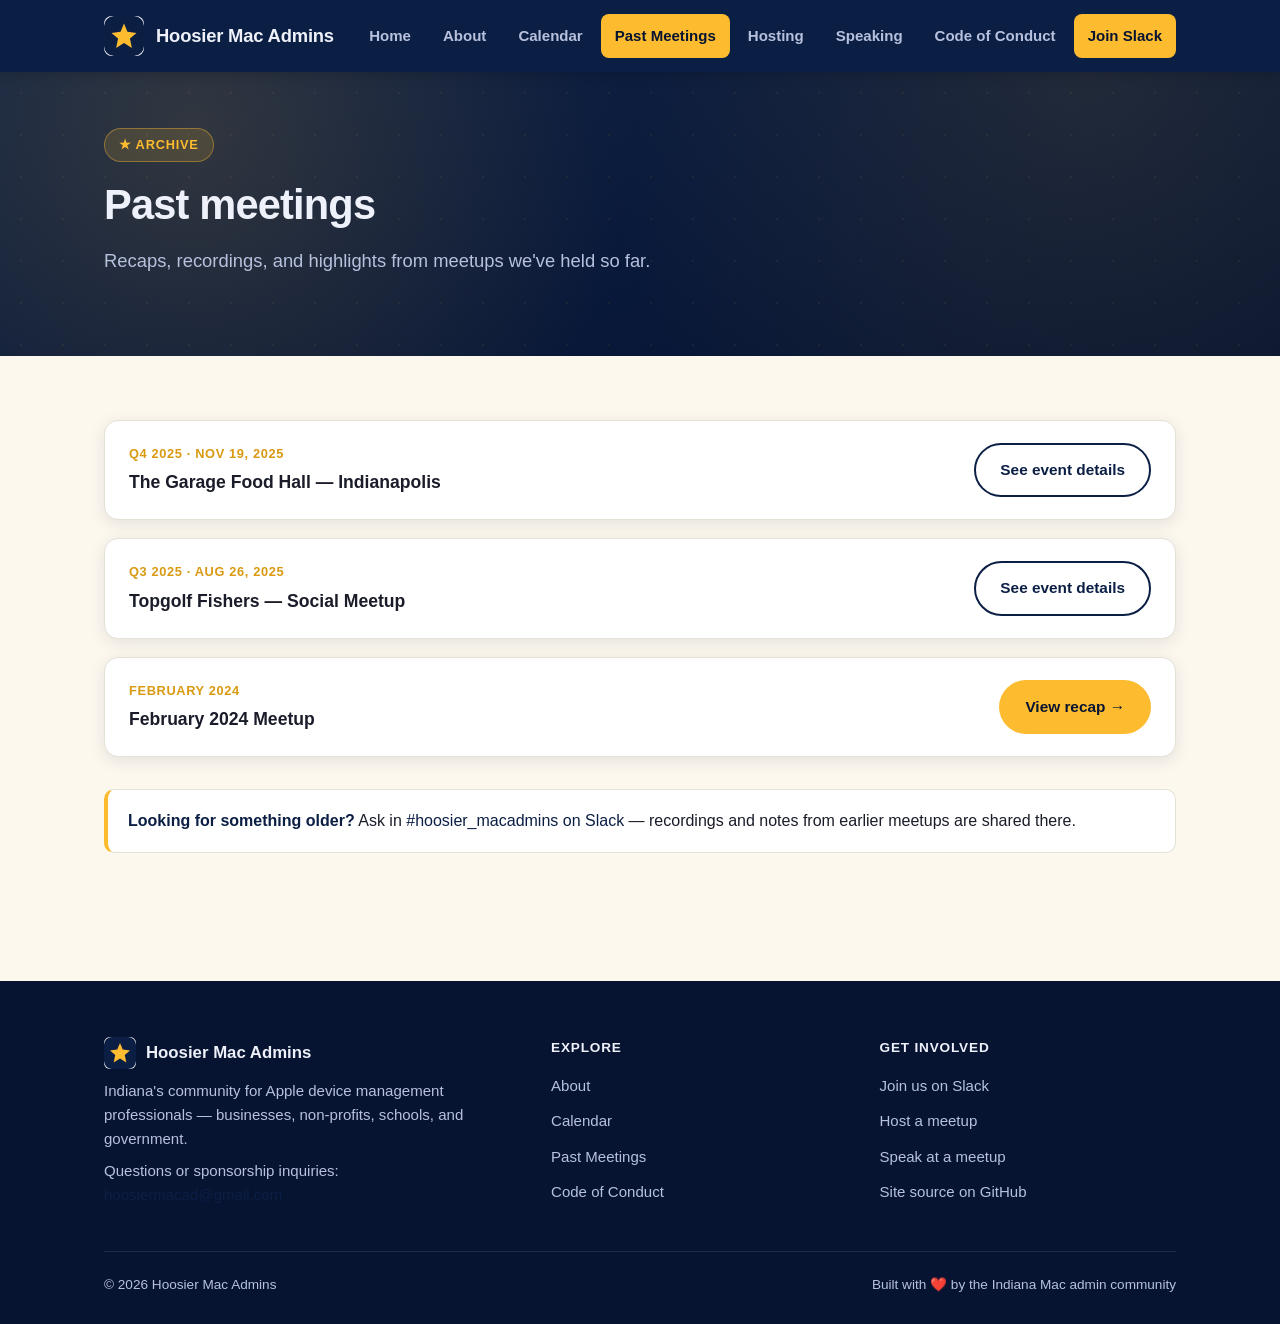
==== past-meetings/index.html @ 3c801f80 "Add files via upload" ====
<!DOCTYPE html>
<html lang="en">
<head>
<meta charset="UTF-8">
<meta name="viewport" content="width=device-width, initial-scale=1">
<title>Past Meetings — Hoosier Mac Admins</title>
<meta name="description" content="Browse recordings and recaps from past Hoosier Mac Admins meetups.">
<link rel="icon" href="/assets/img/favicon.svg" type="image/svg+xml">
<link rel="stylesheet" href="/assets/css/styles.css">
</head>
<body>
<a class="skip-link" href="#main">Skip to content</a>

<header class="site-header">
  <div class="wrap">
    <a class="brand" href="/">
      <img src="/assets/img/logo.svg" alt="Hoosier Mac Admins logo" width="40" height="40">
      Hoosier Mac Admins
    </a>
    <button class="nav-toggle" aria-label="Toggle navigation" aria-expanded="false">&#9776;</button>
    <nav class="main-nav" aria-label="Primary">
      <a href="/">Home</a>
      <a href="/about">About</a>
      <a href="/calendar">Calendar</a>
      <a href="/past-meetings" class="active">Past Meetings</a>
      <a href="/hosting">Hosting</a>
      <a href="/speaking">Speaking</a>
      <a href="/code-of-conduct">Code of Conduct</a>
      <a class="nav-cta" href="https://macadmins.slack.com/archives/hoosier_macadmins" target="_blank" rel="noopener">Join Slack</a>
    </nav>
  </div>
</header>

<main id="main">

  <section class="hero page-hero">
    <div class="wrap">
      <span class="hero-eyebrow">★ Archive</span>
      <h1>Past meetings</h1>
      <p class="lead">Recaps, recordings, and highlights from meetups we've held so far.</p>
    </div>
  </section>

  <section>
    <div class="wrap">
      <div class="timeline">

        <div class="timeline-item">
          <div class="meta">
            <span class="date">Q4 2025 · Nov 19, 2025</span>
            <h3>The Garage Food Hall — Indianapolis</h3>
          </div>
          <a class="btn btn-navy-outline" href="/calendar">See event details</a>
        </div>

        <div class="timeline-item">
          <div class="meta">
            <span class="date">Q3 2025 · Aug 26, 2025</span>
            <h3>Topgolf Fishers — Social Meetup</h3>
          </div>
          <a class="btn btn-navy-outline" href="/calendar">See event details</a>
        </div>

        <div class="timeline-item">
          <div class="meta">
            <span class="date">February 2024</span>
            <h3>February 2024 Meetup</h3>
          </div>
          <a class="btn btn-gold" href="/past-meetings/february-2024">View recap →</a>
        </div>

      </div>

      <div class="callout" style="margin-top:32px;">
        <strong>Looking for something older?</strong> Ask in <a href="https://macadmins.slack.com/archives/hoosier_macadmins" target="_blank" rel="noopener">#hoosier_macadmins on Slack</a> — recordings and notes from earlier meetups are shared there.
      </div>
    </div>
  </section>

</main>

<footer class="site-footer">
  <div class="wrap">
    <div class="footer-grid">
      <div>
        <div class="footer-brand">
          <img src="/assets/img/logo.svg" alt="" width="32" height="32">
          Hoosier Mac Admins
        </div>
        <p>Indiana's community for Apple device management professionals — businesses, non-profits, schools, and government.</p>
        <p>Questions or sponsorship inquiries: <a href="mailto:hoosiermacad@gmail.com">hoosiermacad@gmail.com</a></p>
      </div>
      <div>
        <h4>Explore</h4>
        <ul class="footer-links">
          <li><a href="/about">About</a></li>
          <li><a href="/calendar">Calendar</a></li>
          <li><a href="/past-meetings">Past Meetings</a></li>
          <li><a href="/code-of-conduct">Code of Conduct</a></li>
        </ul>
      </div>
      <div>
        <h4>Get involved</h4>
        <ul class="footer-links">
          <li><a href="https://macadmins.slack.com/archives/hoosier_macadmins" target="_blank" rel="noopener">Join us on Slack</a></li>
          <li><a href="/hosting">Host a meetup</a></li>
          <li><a href="/speaking">Speak at a meetup</a></li>
          <li><a href="https://github.com/hoosiermacadmins/hoosiermacadmins-org" target="_blank" rel="noopener">Site source on GitHub</a></li>
        </ul>
      </div>
    </div>
    <div class="footer-bottom">
      <span>&copy; <span data-year>2026</span> Hoosier Mac Admins</span>
      <span>Built with ❤️ by the Indiana Mac admin community</span>
    </div>
  </div>
</footer>

<script src="/assets/js/main.js"></script>
</body>
</html>
---- assets/css/styles.css ----
/* ==========================================================================
   Hoosier Mac Admins — shared stylesheet
   Indiana-flavored theme: flag navy + torch gold
   ========================================================================== */

:root {
  --ia-navy: #0b1f45;
  --ia-navy-dark: #071431;
  --ia-navy-light: #14305e;
  --ia-gold: #fdbb30;
  --ia-gold-dark: #d99a12;
  --ia-cream: #fdf8ee;
  --ia-white: #ffffff;
  --text-dark: #1a1d29;
  --text-muted: #4b5266;
  --text-on-navy: #eef1f9;
  --text-on-navy-muted: #b7c1dd;
  --border-soft: #e4e1d6;
  --shadow-soft: 0 10px 30px rgba(11, 31, 69, 0.08);
  --shadow-card: 0 4px 16px rgba(11, 31, 69, 0.10);
  --radius: 14px;
  --max-width: 1120px;
  --font-body: -apple-system, BlinkMacSystemFont, "Segoe UI", Roboto, Helvetica, Arial, sans-serif;
}

* {
  box-sizing: border-box;
}

html {
  scroll-behavior: smooth;
}

body {
  margin: 0;
  font-family: var(--font-body);
  color: var(--text-dark);
  background: var(--ia-cream);
  line-height: 1.6;
  -webkit-font-smoothing: antialiased;
}

img {
  max-width: 100%;
  display: block;
}

a {
  color: var(--ia-navy);
  text-decoration: none;
}

a:hover {
  color: var(--ia-navy-light);
}

.wrap {
  max-width: var(--max-width);
  margin: 0 auto;
  padding: 0 24px;
}

/* Skip link */
.skip-link {
  position: absolute;
  left: -9999px;
  top: 0;
  background: var(--ia-gold);
  color: var(--ia-navy-dark);
  padding: 10px 16px;
  z-index: 1000;
  font-weight: 700;
  border-radius: 0 0 8px 0;
}
.skip-link:focus {
  left: 0;
}

/* ---------------------------------- Header ---------------------------------- */

.site-header {
  background: var(--ia-navy);
  position: sticky;
  top: 0;
  z-index: 100;
  box-shadow: 0 2px 12px rgba(0, 0, 0, 0.18);
}

.site-header .wrap {
  display: flex;
  align-items: center;
  justify-content: space-between;
  height: 72px;
  gap: 24px;
}

.brand {
  display: flex;
  align-items: center;
  gap: 12px;
  color: var(--text-on-navy);
  font-weight: 800;
  font-size: 1.15rem;
  letter-spacing: -0.01em;
  white-space: nowrap;
}

.brand img {
  height: 40px;
  width: 40px;
  border-radius: 8px;
  object-fit: cover;
  background: var(--ia-white);
}

.brand:hover {
  color: var(--ia-gold);
}

.main-nav {
  display: flex;
  align-items: center;
  gap: 4px;
}

.main-nav a {
  color: var(--text-on-navy-muted);
  font-weight: 600;
  font-size: 0.94rem;
  padding: 10px 14px;
  border-radius: 8px;
  transition: background 0.15s ease, color 0.15s ease;
  white-space: nowrap;
}

.main-nav a:hover {
  color: var(--ia-white);
  background: rgba(255, 255, 255, 0.08);
}

.main-nav a.active {
  color: var(--ia-navy-dark);
  background: var(--ia-gold);
}

.nav-cta {
  background: var(--ia-gold) !important;
  color: var(--ia-navy-dark) !important;
  font-weight: 700 !important;
}

.nav-cta:hover {
  background: var(--ia-gold-dark) !important;
}

.nav-toggle {
  display: none;
  background: transparent;
  border: none;
  color: var(--text-on-navy);
  font-size: 1.6rem;
  cursor: pointer;
  padding: 4px 8px;
}

/* ---------------------------------- Hero ---------------------------------- */

.hero {
  background:
    radial-gradient(circle at 15% 20%, rgba(253, 187, 48, 0.16) 0, transparent 40%),
    radial-gradient(circle at 85% 0%, rgba(253, 187, 48, 0.10) 0, transparent 45%),
    linear-gradient(160deg, var(--ia-navy) 0%, var(--ia-navy-dark) 100%);
  color: var(--text-on-navy);
  padding: 76px 0 64px;
  position: relative;
  overflow: hidden;
}

.hero::after {
  content: "";
  position: absolute;
  inset: 0;
  background-image: radial-gradient(circle, rgba(253,187,48,0.55) 1.5px, transparent 1.5px);
  background-size: 42px 42px;
  opacity: 0.12;
  pointer-events: none;
}

.hero .wrap {
  position: relative;
  z-index: 1;
}

.hero-eyebrow {
  display: inline-flex;
  align-items: center;
  gap: 8px;
  background: rgba(253, 187, 48, 0.14);
  border: 1px solid rgba(253, 187, 48, 0.4);
  color: var(--ia-gold);
  font-weight: 700;
  font-size: 0.8rem;
  letter-spacing: 0.06em;
  text-transform: uppercase;
  padding: 6px 14px;
  border-radius: 999px;
  margin-bottom: 20px;
}

.hero h1 {
  font-size: clamp(2rem, 4.5vw, 3.2rem);
  line-height: 1.1;
  margin: 0 0 18px;
  max-width: 16ch;
  letter-spacing: -0.02em;
}

.hero p.lead {
  font-size: 1.15rem;
  color: var(--text-on-navy-muted);
  max-width: 56ch;
  margin: 0 0 32px;
}

.hero-actions {
  display: flex;
  flex-wrap: wrap;
  gap: 14px;
}

.page-hero {
  padding: 56px 0 48px;
}

.page-hero h1 {
  max-width: none;
  font-size: clamp(1.8rem, 3.5vw, 2.6rem);
}

/* ---------------------------------- Buttons ---------------------------------- */

.btn {
  display: inline-flex;
  align-items: center;
  gap: 8px;
  padding: 13px 24px;
  border-radius: 999px;
  font-weight: 700;
  font-size: 0.96rem;
  border: 2px solid transparent;
  cursor: pointer;
  transition: transform 0.12s ease, background 0.15s ease, color 0.15s ease, border-color 0.15s ease;
}

.btn:hover {
  transform: translateY(-1px);
}

.btn-gold {
  background: var(--ia-gold);
  color: var(--ia-navy-dark);
}
.btn-gold:hover {
  background: var(--ia-gold-dark);
  color: var(--ia-navy-dark);
}

.btn-outline {
  background: transparent;
  border-color: rgba(255, 255, 255, 0.4);
  color: var(--text-on-navy);
}
.btn-outline:hover {
  border-color: var(--ia-gold);
  color: var(--ia-gold);
}

.btn-navy {
  background: var(--ia-navy);
  color: var(--text-on-navy);
}
.btn-navy:hover {
  background: var(--ia-navy-light);
  color: var(--text-on-navy);
}

.btn-navy-outline {
  background: transparent;
  border-color: var(--ia-navy);
  color: var(--ia-navy);
}
.btn-navy-outline:hover {
  background: var(--ia-navy);
  color: var(--text-on-navy);
}

/* ---------------------------------- Sections ---------------------------------- */

section {
  padding: 64px 0;
}

section.tight {
  padding: 40px 0;
}

section.alt {
  background: var(--ia-white);
  border-top: 1px solid var(--border-soft);
  border-bottom: 1px solid var(--border-soft);
}

.section-head {
  margin-bottom: 36px;
  max-width: 68ch;
}

.section-head .kicker {
  display: block;
  color: var(--ia-gold-dark);
  font-weight: 800;
  font-size: 0.8rem;
  letter-spacing: 0.08em;
  text-transform: uppercase;
  margin-bottom: 8px;
}

.section-head h2 {
  font-size: clamp(1.5rem, 3vw, 2.1rem);
  margin: 0 0 10px;
  letter-spacing: -0.01em;
}

.section-head p {
  color: var(--text-muted);
  margin: 0;
  font-size: 1.05rem;
}

/* ---------------------------------- Cards / grids ---------------------------------- */

.grid {
  display: grid;
  gap: 24px;
}

.grid-3 {
  grid-template-columns: repeat(3, 1fr);
}

.grid-2 {
  grid-template-columns: repeat(2, 1fr);
}

@media (max-width: 860px) {
  .grid-3,
  .grid-2 {
    grid-template-columns: 1fr;
  }
}

.card {
  background: var(--ia-white);
  border: 1px solid var(--border-soft);
  border-radius: var(--radius);
  overflow: hidden;
  box-shadow: var(--shadow-card);
  display: flex;
  flex-direction: column;
}

.card-img {
  aspect-ratio: 16/9;
  overflow: hidden;
  background: var(--ia-navy);
}

.card-img img {
  width: 100%;
  height: 100%;
  object-fit: cover;
}

.card-body {
  padding: 22px 22px 24px;
  display: flex;
  flex-direction: column;
  gap: 10px;
  flex: 1;
}

.card-tag {
  display: inline-flex;
  align-self: flex-start;
  background: rgba(11, 31, 69, 0.06);
  color: var(--ia-navy);
  font-size: 0.75rem;
  font-weight: 800;
  letter-spacing: 0.04em;
  text-transform: uppercase;
  padding: 4px 10px;
  border-radius: 999px;
}

.card-body h3 {
  margin: 0;
  font-size: 1.15rem;
  letter-spacing: -0.01em;
}

.card-body p {
  margin: 0;
  color: var(--text-muted);
  font-size: 0.96rem;
}

.card-body .card-link {
  margin-top: auto;
  font-weight: 700;
  color: var(--ia-navy);
}

.card-body .card-link:hover {
  color: var(--ia-gold-dark);
}

/* icon feature cards */
.feature {
  background: var(--ia-white);
  border: 1px solid var(--border-soft);
  border-radius: var(--radius);
  padding: 26px 24px;
  box-shadow: var(--shadow-card);
}

.feature .icon {
  width: 46px;
  height: 46px;
  border-radius: 12px;
  background: var(--ia-navy);
  color: var(--ia-gold);
  display: flex;
  align-items: center;
  justify-content: center;
  font-size: 1.3rem;
  margin-bottom: 14px;
  font-weight: 800;
}

.feature h3 {
  margin: 0 0 8px;
  font-size: 1.08rem;
}

.feature p {
  margin: 0;
  color: var(--text-muted);
  font-size: 0.96rem;
}

/* ---------------------------------- Prose / content pages ---------------------------------- */

.prose {
  max-width: 78ch;
}

.prose h2 {
  font-size: 1.5rem;
  margin: 40px 0 14px;
  letter-spacing: -0.01em;
}

.prose h2:first-child {
  margin-top: 0;
}

.prose h3 {
  font-size: 1.15rem;
  margin: 28px 0 10px;
}

.prose p {
  margin: 0 0 16px;
  color: var(--text-dark);
}

.prose ul,
.prose ol {
  margin: 0 0 16px;
  padding-left: 22px;
}

.prose li {
  margin-bottom: 8px;
  color: var(--text-dark);
}

.prose a {
  text-decoration: underline;
  text-decoration-color: var(--ia-gold-dark);
  text-underline-offset: 3px;
}

.callout {
  background: var(--ia-white);
  border: 1px solid var(--border-soft);
  border-left: 4px solid var(--ia-gold);
  border-radius: 10px;
  padding: 18px 20px;
  margin: 0 0 24px;
  color: var(--text-dark);
}

.callout strong {
  color: var(--ia-navy);
}

/* ---------------------------------- Embeds ---------------------------------- */

.embed-frame {
  background: var(--ia-white);
  border: 1px solid var(--border-soft);
  border-radius: var(--radius);
  box-shadow: var(--shadow-soft);
  overflow: hidden;
}

.embed-frame iframe {
  display: block;
  width: 100%;
  border: none;
}

.embed-toolbar {
  display: flex;
  align-items: center;
  justify-content: space-between;
  gap: 12px;
  padding: 14px 18px;
  border-bottom: 1px solid var(--border-soft);
  flex-wrap: wrap;
}

.embed-toolbar span {
  font-weight: 700;
  color: var(--ia-navy);
  font-size: 0.94rem;
}

/* ---------------------------------- Timeline (past meetings) ---------------------------------- */

.timeline {
  display: flex;
  flex-direction: column;
  gap: 18px;
}

.timeline-item {
  background: var(--ia-white);
  border: 1px solid var(--border-soft);
  border-radius: var(--radius);
  padding: 22px 24px;
  box-shadow: var(--shadow-card);
  display: flex;
  align-items: center;
  gap: 20px;
  justify-content: space-between;
  flex-wrap: wrap;
}

.timeline-item .meta {
  display: flex;
  flex-direction: column;
  gap: 4px;
}

.timeline-item .date {
  font-weight: 800;
  color: var(--ia-gold-dark);
  font-size: 0.8rem;
  letter-spacing: 0.05em;
  text-transform: uppercase;
}

.timeline-item h3 {
  margin: 0;
  font-size: 1.1rem;
}

/* ---------------------------------- CTA band ---------------------------------- */

.cta-band {
  background: var(--ia-navy);
  color: var(--text-on-navy);
  border-radius: 20px;
  padding: 44px;
  display: flex;
  align-items: center;
  justify-content: space-between;
  gap: 28px;
  flex-wrap: wrap;
}

.cta-band h2 {
  margin: 0 0 8px;
  font-size: 1.5rem;
}

.cta-band p {
  margin: 0;
  color: var(--text-on-navy-muted);
  max-width: 48ch;
}

.cta-actions {
  display: flex;
  gap: 12px;
  flex-wrap: wrap;
}

/* ---------------------------------- Footer ---------------------------------- */

.site-footer {
  background: var(--ia-navy-dark);
  color: var(--text-on-navy-muted);
  padding: 56px 0 28px;
  margin-top: 40px;
}

.footer-grid {
  display: grid;
  grid-template-columns: 1.4fr 1fr 1fr;
  gap: 32px;
  margin-bottom: 36px;
}

@media (max-width: 720px) {
  .footer-grid {
    grid-template-columns: 1fr;
  }
}

.footer-brand {
  display: flex;
  align-items: center;
  gap: 10px;
  color: var(--text-on-navy);
  font-weight: 800;
  font-size: 1.05rem;
  margin-bottom: 10px;
}

.footer-brand img {
  height: 32px;
  width: 32px;
  border-radius: 6px;
  background: var(--ia-white);
}

.site-footer p {
  font-size: 0.94rem;
  margin: 0 0 8px;
}

.site-footer h4 {
  color: var(--text-on-navy);
  font-size: 0.85rem;
  text-transform: uppercase;
  letter-spacing: 0.06em;
  margin: 0 0 14px;
}

.footer-links {
  list-style: none;
  margin: 0;
  padding: 0;
  display: flex;
  flex-direction: column;
  gap: 10px;
}

.footer-links a {
  color: var(--text-on-navy-muted);
  font-size: 0.94rem;
}

.footer-links a:hover {
  color: var(--ia-gold);
}

.footer-bottom {
  border-top: 1px solid rgba(255, 255, 255, 0.1);
  padding-top: 22px;
  display: flex;
  justify-content: space-between;
  gap: 12px;
  flex-wrap: wrap;
  font-size: 0.85rem;
}

.footer-bottom a {
  color: var(--text-on-navy-muted);
}
.footer-bottom a:hover {
  color: var(--ia-gold);
}

/* ---------------------------------- Responsive nav ---------------------------------- */

@media (max-width: 920px) {
  .nav-toggle {
    display: inline-flex;
  }

  .main-nav {
    position: absolute;
    top: 72px;
    left: 0;
    right: 0;
    background: var(--ia-navy);
    flex-direction: column;
    align-items: stretch;
    padding: 8px 16px 18px;
    gap: 2px;
    display: none;
    box-shadow: 0 12px 24px rgba(0, 0, 0, 0.25);
  }

  .main-nav.open {
    display: flex;
  }

  .main-nav a {
    padding: 12px 14px;
  }

  .nav-cta {
    margin-top: 8px;
    text-align: center;
  }
}

/* ---------------------------------- Misc ---------------------------------- */

.visually-hidden {
  position: absolute;
  width: 1px;
  height: 1px;
  overflow: hidden;
  clip: rect(0 0 0 0);
  white-space: nowrap;
}

.badge-row {
  display: flex;
  flex-wrap: wrap;
  gap: 10px;
  margin-top: 24px;
}

.badge-row .badge {
  background: rgba(255,255,255,0.08);
  border: 1px solid rgba(255,255,255,0.14);
  color: var(--text-on-navy-muted);
  font-size: 0.82rem;
  font-weight: 600;
  padding: 6px 12px;
  border-radius: 999px;
}

hr.rule {
  border: none;
  border-top: 1px solid var(--border-soft);
  margin: 36px 0;
}
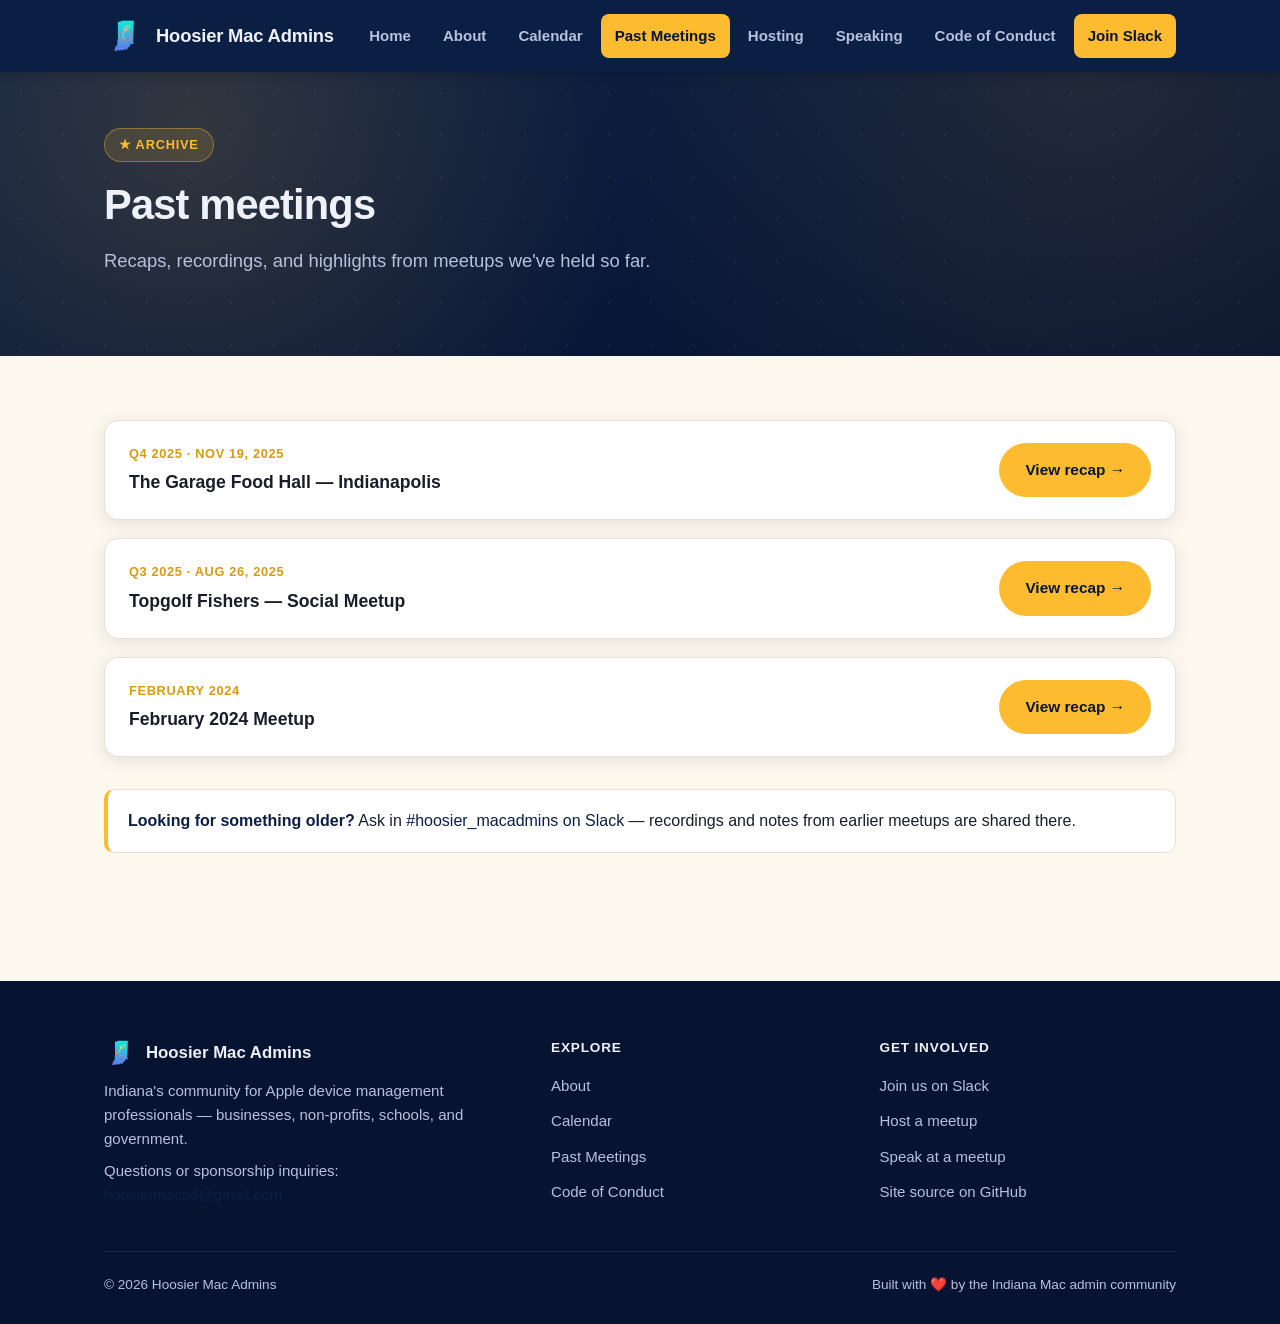
==== commit f89f6e99: "Add files via upload" ====
--- a/past-meetings/index.html
+++ b/past-meetings/index.html
@@ -14,7 +14,7 @@
 <header class="site-header">
   <div class="wrap">
     <a class="brand" href="/">
-      <img src="/assets/img/logo.svg" alt="Hoosier Mac Admins logo" width="40" height="40">
+      <img src="/assets/img/logo.png" alt="Hoosier Mac Admins logo" width="40" height="40">
       Hoosier Mac Admins
     </a>
     <button class="nav-toggle" aria-label="Toggle navigation" aria-expanded="false">&#9776;</button>
@@ -50,7 +50,7 @@
             <span class="date">Q4 2025 · Nov 19, 2025</span>
             <h3>The Garage Food Hall — Indianapolis</h3>
           </div>
-          <a class="btn btn-navy-outline" href="/calendar">See event details</a>
+          <a class="btn btn-gold" href="/past-meetings/q4-2025-garage-food-hall">View recap →</a>
         </div>
 
         <div class="timeline-item">
@@ -58,7 +58,7 @@
             <span class="date">Q3 2025 · Aug 26, 2025</span>
             <h3>Topgolf Fishers — Social Meetup</h3>
           </div>
-          <a class="btn btn-navy-outline" href="/calendar">See event details</a>
+          <a class="btn btn-gold" href="/past-meetings/q3-2025-topgolf">View recap →</a>
         </div>
 
         <div class="timeline-item">
@@ -84,7 +84,7 @@
     <div class="footer-grid">
       <div>
         <div class="footer-brand">
-          <img src="/assets/img/logo.svg" alt="" width="32" height="32">
+          <img src="/assets/img/logo.png" alt="" width="32" height="32">
           Hoosier Mac Admins
         </div>
         <p>Indiana's community for Apple device management professionals — businesses, non-profits, schools, and government.</p>
--- a/assets/css/styles.css
+++ b/assets/css/styles.css
@@ -110,7 +110,6 @@
   width: 40px;
   border-radius: 8px;
   object-fit: cover;
-  background: var(--ia-white);
 }
 
 .brand:hover {
@@ -654,7 +653,6 @@
   height: 32px;
   width: 32px;
   border-radius: 6px;
-  background: var(--ia-white);
 }
 
 .site-footer p {
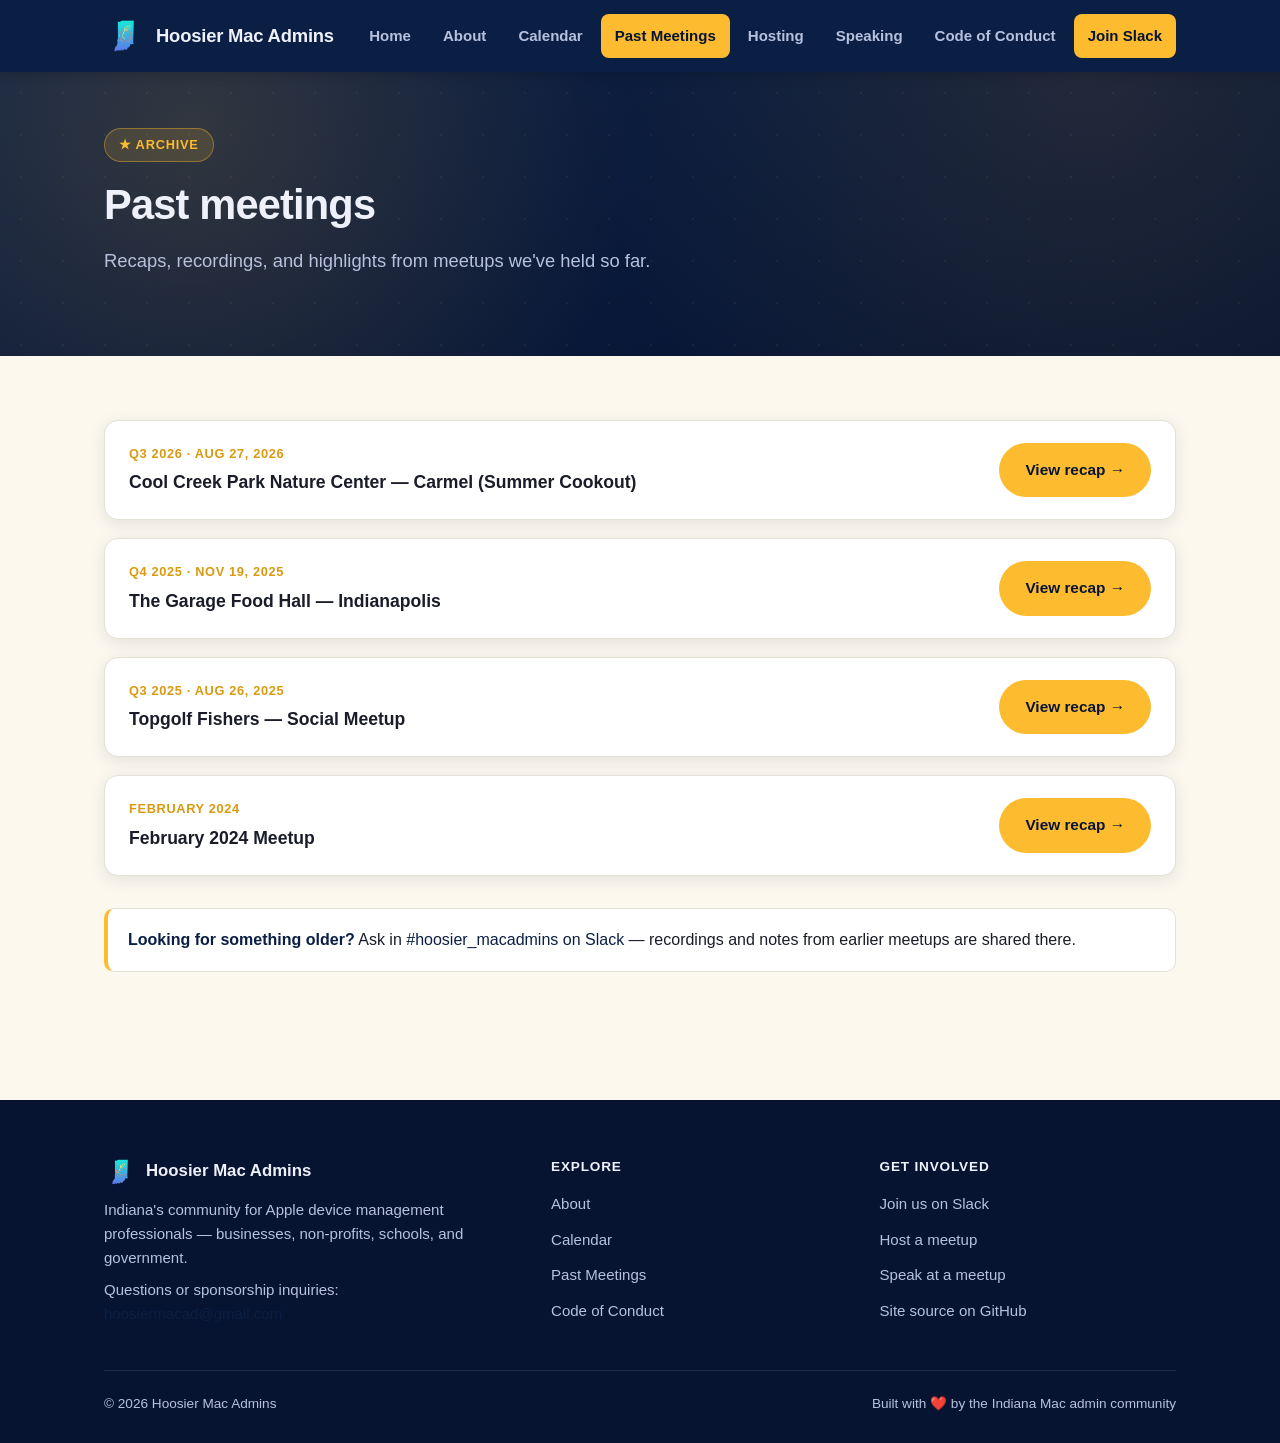
==== commit 78579a2f: "Point Join Slack links to new MacAdmins Slack invite page The MacAdmins Slack moved to an enterprise" ====
--- a/past-meetings/index.html
+++ b/past-meetings/index.html
@@ -26,7 +26,7 @@
       <a href="/hosting">Hosting</a>
       <a href="/speaking">Speaking</a>
       <a href="/code-of-conduct">Code of Conduct</a>
-      <a class="nav-cta" href="https://macadmins.slack.com/archives/hoosier_macadmins" target="_blank" rel="noopener">Join Slack</a>
+      <a class="nav-cta" href="https://macadmins.org/community/slack/" target="_blank" rel="noopener">Join Slack</a>
     </nav>
   </div>
 </header>
@@ -44,6 +44,14 @@
   <section>
     <div class="wrap">
       <div class="timeline">
+
+        <div class="timeline-item">
+          <div class="meta">
+            <span class="date">Q3 2026 · Aug 27, 2026</span>
+            <h3>Cool Creek Park Nature Center — Carmel (Summer Cookout)</h3>
+          </div>
+          <a class="btn btn-gold" href="/past-meetings/q3-2026-summer-cookout">View recap →</a>
+        </div>
 
         <div class="timeline-item">
           <div class="meta">
@@ -102,7 +110,7 @@
       <div>
         <h4>Get involved</h4>
         <ul class="footer-links">
-          <li><a href="https://macadmins.slack.com/archives/hoosier_macadmins" target="_blank" rel="noopener">Join us on Slack</a></li>
+          <li><a href="https://macadmins.org/community/slack/" target="_blank" rel="noopener">Join us on Slack</a></li>
           <li><a href="/hosting">Host a meetup</a></li>
           <li><a href="/speaking">Speak at a meetup</a></li>
           <li><a href="https://github.com/hoosiermacadmins/hoosiermacadmins-org" target="_blank" rel="noopener">Site source on GitHub</a></li>
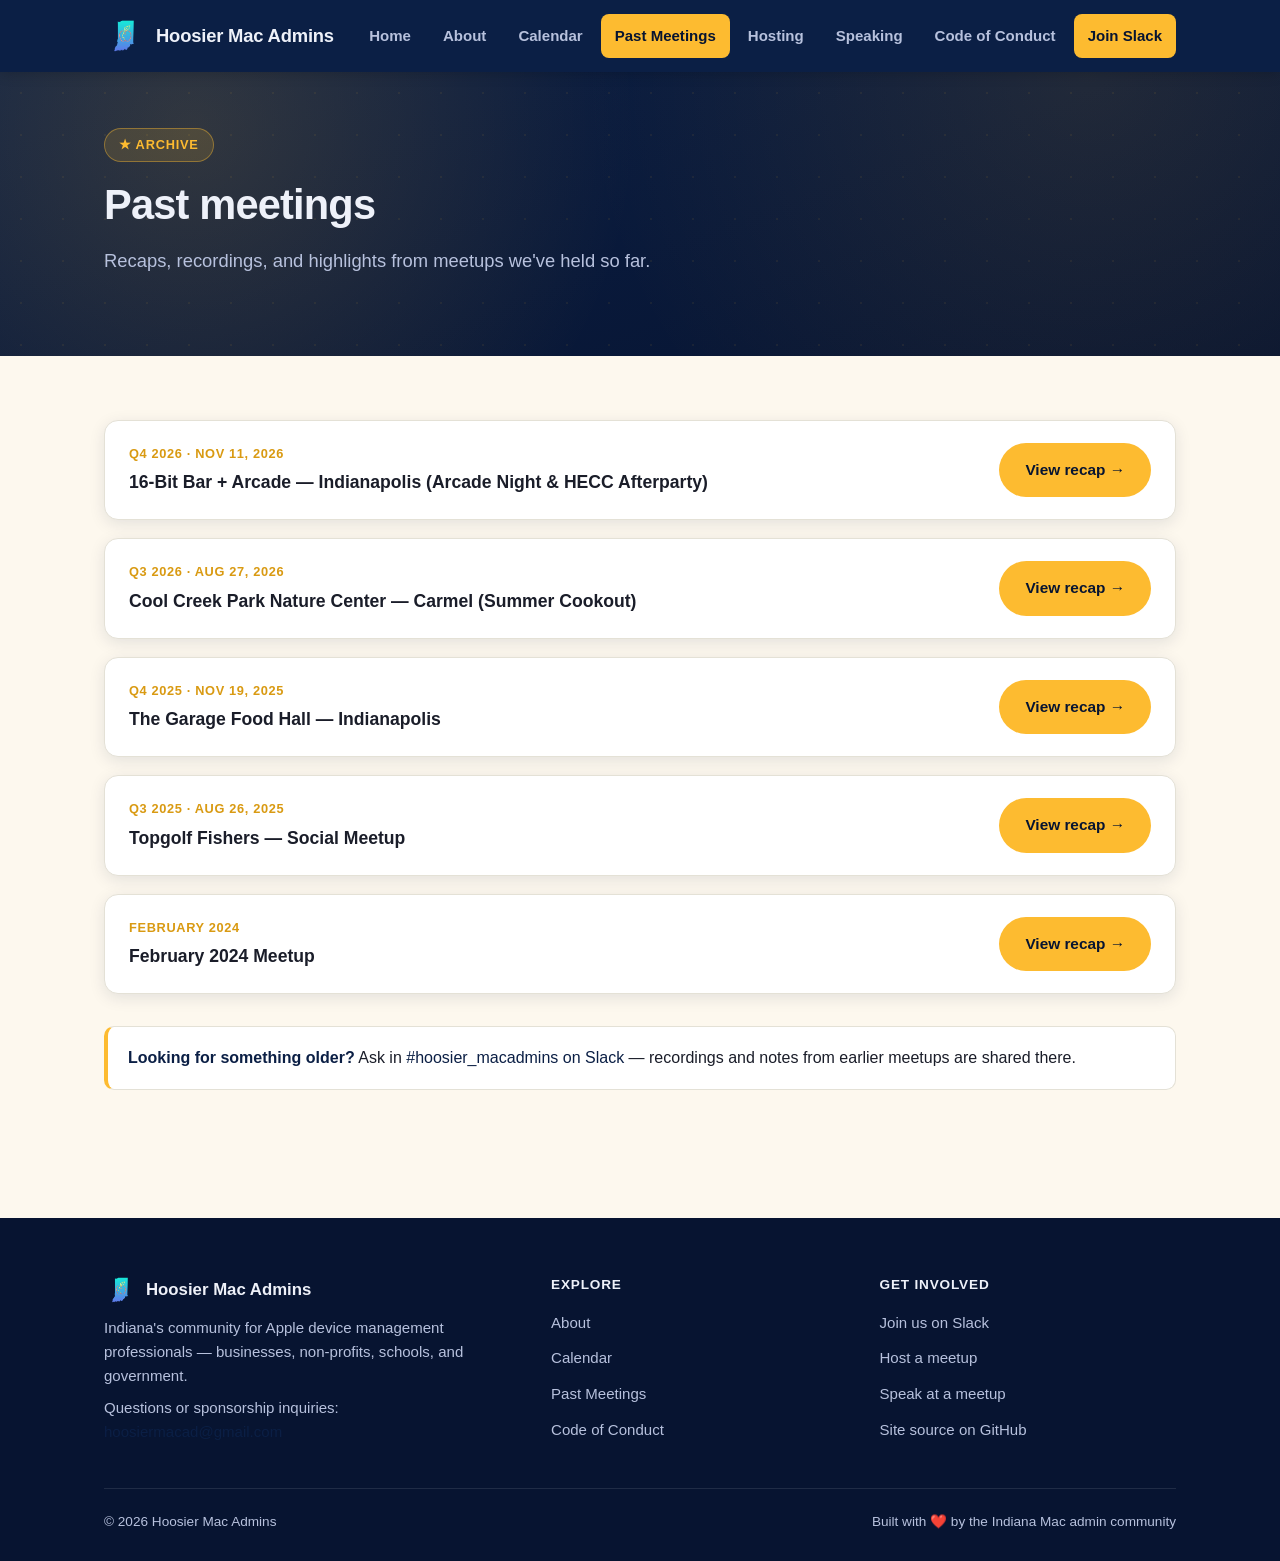
==== commit 8a65e9cb: "Add Q4 2026 Arcade Night recap and December meetup teaser - New recap page and event photo for the N" ====
--- a/past-meetings/index.html
+++ b/past-meetings/index.html
@@ -44,6 +44,14 @@
   <section>
     <div class="wrap">
       <div class="timeline">
+
+        <div class="timeline-item">
+          <div class="meta">
+            <span class="date">Q4 2026 · Nov 11, 2026</span>
+            <h3>16-Bit Bar + Arcade — Indianapolis (Arcade Night &amp; HECC Afterparty)</h3>
+          </div>
+          <a class="btn btn-gold" href="/past-meetings/q4-2026-arcade-night">View recap →</a>
+        </div>
 
         <div class="timeline-item">
           <div class="meta">
